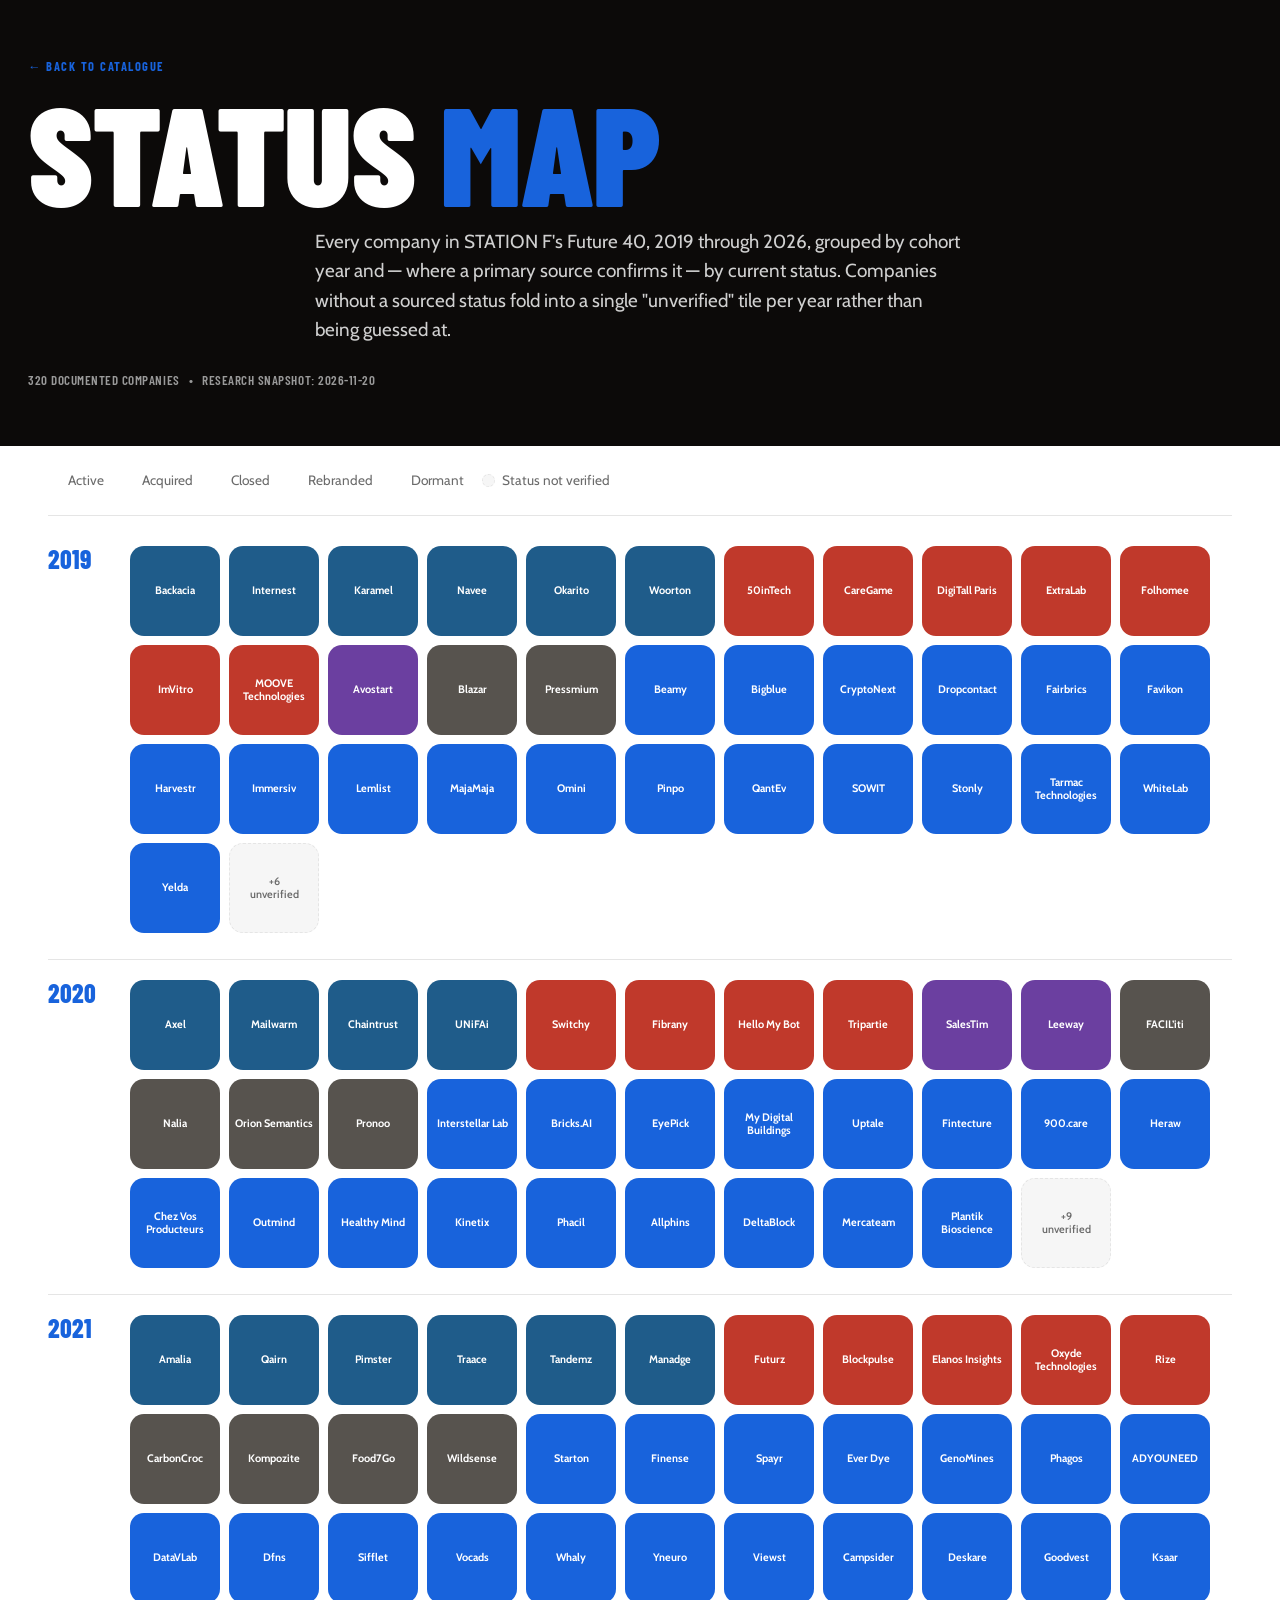
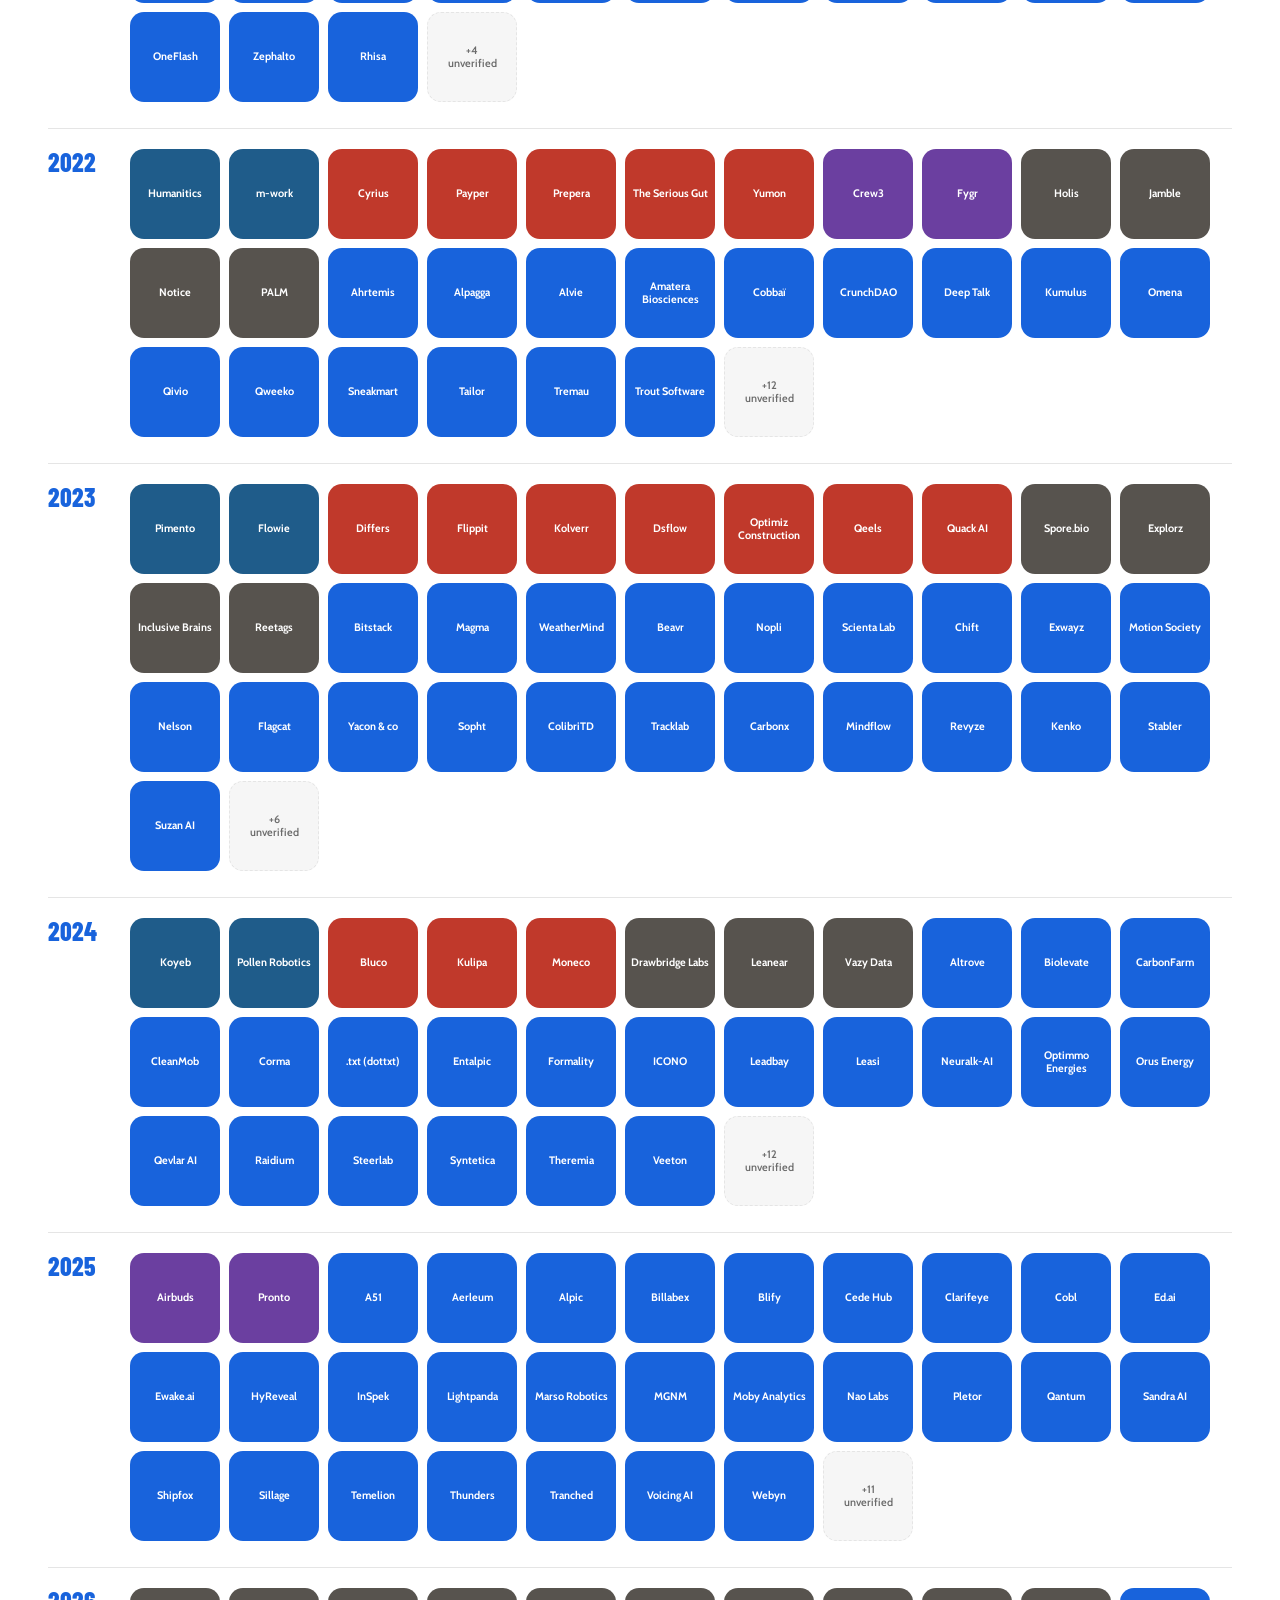
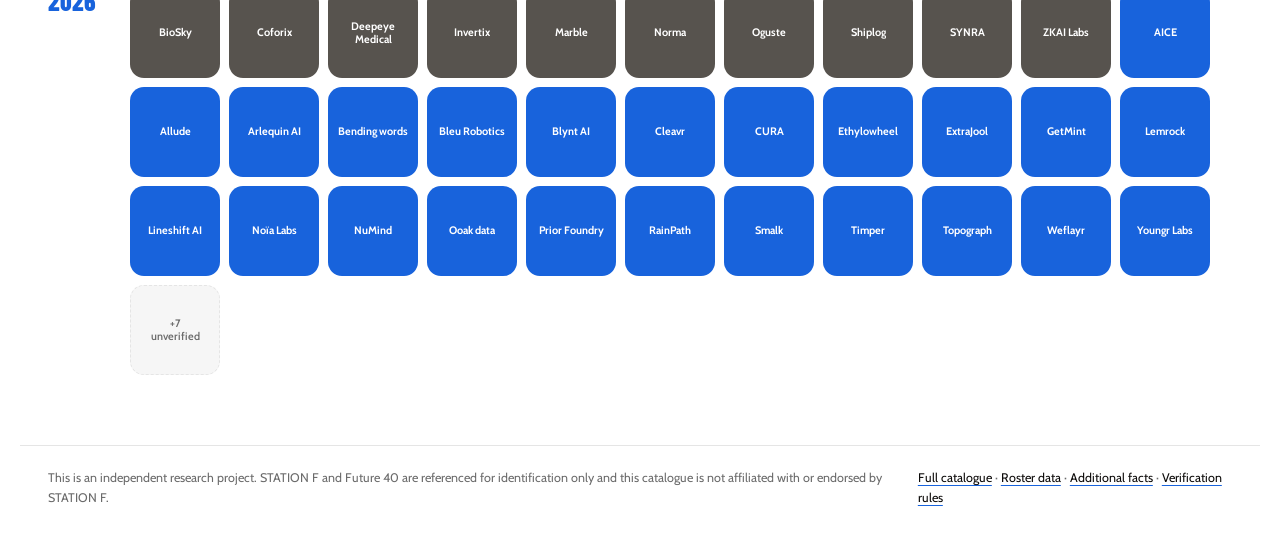
==== site/status-map.html @ c8b4b79b "Add a live status-map page built on real catalogue data New status-map.html renders the periodic-tab" ====
<!doctype html>
<html lang="en">
  <head>
    <meta charset="utf-8" />
    <meta name="viewport" content="width=device-width, initial-scale=1" />
    <meta name="description" content="A status map of all 320 STATION F Future 40 companies, 2019-2026, grouped by cohort year and sourced status." />
    <title>Future 40 — Status map</title>
    <link rel="icon" href="assets/favicon.svg" type="image/svg+xml" />
    <link rel="icon" href="assets/favicon-32.png" sizes="32x32" type="image/png" />
    <link rel="icon" href="assets/favicon-48.png" sizes="48x48" type="image/png" />
    <link rel="apple-touch-icon" href="assets/apple-touch-icon.png" />
    <meta name="theme-color" content="#0c0a09" />
    <link rel="preconnect" href="https://fonts.googleapis.com" />
    <link rel="preconnect" href="https://fonts.gstatic.com" crossorigin />
    <link href="https://fonts.googleapis.com/css2?family=Barlow+Condensed:wght@500;700;800;900&family=Cabin:wght@400;500;600;700&display=swap" rel="stylesheet" />
    <link rel="stylesheet" href="assets/style.css" />
  </head>
  <body>
    <header class="hero">
      <a class="eyebrow" href="index.html">← Back to catalogue</a>
      <h1>Status <span class="n40">map</span></h1>
      <p class="lede">Every company in STATION F's Future 40, 2019 through 2026, grouped by cohort year and — where a primary source confirms it — by current status. Companies without a sourced status fold into a single "unverified" tile per year rather than being guessed at.</p>
      <div class="hero-meta"><span id="company-count">Loading companies…</span><span>•</span><span id="snapshot-date">Research snapshot pending…</span></div>
    </header>

    <main>
      <section class="map-legend" aria-label="Status legend">
        <div class="map-legend-item"><span class="map-legend-dot status-active"></span>Active</div>
        <div class="map-legend-item"><span class="map-legend-dot status-acquired"></span>Acquired</div>
        <div class="map-legend-item"><span class="map-legend-dot status-closed"></span>Closed</div>
        <div class="map-legend-item"><span class="map-legend-dot status-rebranded"></span>Rebranded</div>
        <div class="map-legend-item"><span class="map-legend-dot status-dormant"></span>Dormant</div>
        <div class="map-legend-item"><span class="map-legend-dot status-unverified"></span>Status not verified</div>
      </section>

      <section class="map-rows" id="map-rows" aria-label="Companies by cohort year and status">
        <p class="empty">Loading…</p>
      </section>
    </main>

    <footer>
      <p>This is an independent research project. STATION F and Future 40 are referenced for identification only and this catalogue is not affiliated with or endorsed by STATION F.</p>
      <p><a href="index.html">Full catalogue</a> · <a href="data/companies.json">Roster data</a> · <a href="data/facts.json">Additional facts</a> · <a href="data/README.md">Verification rules</a></p>
    </footer>

    <script type="module" src="assets/status-map.js"></script>
  </body>
</html>
---- site/assets/style.css ----
:root{--paper:#ffffff;--ink:#0c0a09;--muted:#6b6b6b;--line:#e5e5e5;--accent:#1863dc;--bad:#c0392b;--card:#ffffff;--radius:10px;--font-display:"Barlow Condensed",Arial Narrow,sans-serif;--font-body:"Cabin",ui-sans-serif,system-ui,-apple-system,BlinkMacSystemFont,"Segoe UI",sans-serif}
*{box-sizing:border-box}
body{margin:0;background:var(--paper);color:var(--ink);font:16px/1.55 var(--font-body)}
.hero,main,footer{max-width:1240px;margin:auto;padding-left:28px;padding-right:28px}
.hero{background:#0c0a09;color:#fff;padding-top:54px;padding-bottom:58px;max-width:none;margin:0}
.hero > *{max-width:1240px;margin-left:auto;margin-right:auto}
.eyebrow{text-transform:uppercase;letter-spacing:.12em;font:700 .78rem/1 var(--font-display);color:var(--accent);text-decoration:none}
.hero h1{margin:14px 0;font:900 clamp(3.6rem,11vw,9.5rem)/.82 var(--font-display);letter-spacing:-.01em;text-transform:uppercase;color:#fff}
.hero h1 .n40{color:var(--accent)}
.hero h1 em{font-style:normal;font-weight:500;color:#9a9a9a}
.lede{max-width:650px;font-size:1.18rem;color:#d0d0d0}
.hero-meta{display:flex;flex-wrap:wrap;gap:9px;color:#9a9a9a;font:600 .82rem var(--font-display);text-transform:uppercase;letter-spacing:.04em;margin-top:28px}
.hero-link{color:var(--accent);text-decoration:none}
.hero-link:hover{text-decoration:underline}
.method{padding:34px 0;border-bottom:1px solid var(--line);display:grid;grid-template-columns:minmax(180px,1fr) minmax(0,2fr);gap:30px}
.method h2,.results h2,.analytics h2{font:800 1.9rem/1 var(--font-display);text-transform:uppercase;letter-spacing:.01em;margin:0}
.method p{margin:0;color:var(--muted)}
.analytics{padding:34px 0;border-bottom:1px solid var(--line)}
.analytics-note{margin:8px 0 20px;color:var(--muted);font-size:.86rem;max-width:760px}
.analytics-grid{display:grid;grid-template-columns:repeat(4,1fr);gap:12px}
.analytics-grid .cohort{padding:16px 18px;background:#f6f6f6;border-radius:var(--radius);display:flex;flex-direction:column;gap:3px}
.analytics-grid .cohort b{font:800 1.7rem/1 var(--font-display);color:var(--accent)}
.analytics-grid .cohort small{color:var(--muted);font-size:.78rem}
.controls{padding:28px 0;display:grid;grid-template-columns:1.4fr 1fr 1.1fr 1.2fr 1.2fr 1fr 1fr;gap:12px}
.controls label{display:block;font:700 .72rem/1 var(--font-display);letter-spacing:.07em;text-transform:uppercase}
.controls input,.controls select{width:100%;margin-top:5px;padding:10px 11px;border:1px solid var(--line);border-radius:6px;background:var(--card);color:var(--ink);font:400 .95rem var(--font-body);letter-spacing:normal;text-transform:none}
.controls input:focus,.controls select:focus{outline:2px solid var(--accent);outline-offset:-1px}
.results{padding:38px 0 70px}
.results-heading{display:flex;justify-content:space-between;align-items:baseline;margin-bottom:20px}
.results-heading p{color:var(--muted);margin:0;font:600 .85rem var(--font-display);text-transform:uppercase;letter-spacing:.04em}
.cards{display:grid;grid-template-columns:repeat(3,1fr);gap:14px}
.card{background:var(--card);border:1px solid var(--line);border-radius:var(--radius);padding:20px;display:flex;flex-direction:column;min-height:245px;cursor:pointer;text-align:left}
.card:hover,.card:focus-visible{border-color:var(--accent);outline:none}
.card-top{display:flex;justify-content:space-between;gap:12px}
.year{font:700 .75rem var(--font-display);text-transform:uppercase;letter-spacing:.04em;color:var(--accent)}
.badge{font-size:.68rem;letter-spacing:.03em;border:1px solid var(--line);border-radius:5px;padding:2px 6px;color:var(--muted)}
.card h3{font:800 2rem/1 var(--font-display);text-transform:uppercase;letter-spacing:0;margin:18px 0 9px}
.card p{margin:0 0 10px;color:var(--muted);font-size:.92rem}
.chip{font-size:.72rem;color:var(--muted);border:1px solid var(--line);border-radius:999px;display:inline-block;padding:2px 10px;margin-bottom:8px;width:fit-content}
.chip small{opacity:.75}
.status-pill{font:700 .68rem/1 var(--font-display);letter-spacing:.05em;text-transform:uppercase;display:inline-block;padding:4px 10px;margin:10px 0 0;width:fit-content;border-radius:999px;border:1px solid var(--line);color:var(--muted)}
.status-pill.status-active{color:#fff;background:var(--accent);border-color:var(--accent)}
.status-pill.status-acquired{color:#fff;background:#1f5c8a;border-color:#1f5c8a}
.status-pill.status-closed{color:#fff;background:var(--bad);border-color:var(--bad)}
.status-pill.status-rebranded{color:#fff;background:#6b3fa0;border-color:#6b3fa0}
.status-pill.status-dormant{color:#fff;background:#57534e;border-color:#57534e}
.status-pill.status-unverified{color:var(--muted);border-style:dashed}
.modal .status-pill{margin-bottom:14px}
.facts-preview{font-size:.78rem;color:var(--accent);margin-bottom:8px}
.card-cta{margin-top:auto;padding-top:14px;border-top:1px solid var(--line);font:700 .8rem var(--font-display);text-transform:uppercase;letter-spacing:.03em;color:var(--ink)}
.empty{grid-column:1/-1;padding:30px 0;color:var(--muted)}
footer{border-top:1px solid var(--line);padding-top:22px;padding-bottom:35px;display:flex;justify-content:space-between;gap:20px;color:var(--muted);font-size:.78rem}
footer p{margin:0}
footer a{color:var(--ink);text-decoration-color:var(--accent);text-underline-offset:3px}
.modal{position:fixed;inset:0;display:flex;align-items:center;justify-content:center;z-index:50}
.modal[hidden]{display:none}
.modal-backdrop{position:absolute;inset:0;background:rgba(12,10,9,.6)}
.modal-panel{position:relative;background:var(--card);max-width:620px;width:92%;max-height:86vh;overflow:auto;padding:34px;border-radius:16px;border:1px solid var(--line)}
.modal-close{position:absolute;top:14px;right:14px;background:none;border:1px solid var(--line);border-radius:50%;width:32px;height:32px;cursor:pointer;color:var(--ink);font-size:1rem}
.modal-top{margin-bottom:6px}
.modal h2{font:800 2.6rem/1 var(--font-display);text-transform:uppercase;margin:0 0 16px}
.modal-desc{font-size:1rem;margin:0 0 20px}
.modal-desc small{color:var(--muted)}
.modal-sources{border-top:1px solid var(--line);border-bottom:1px solid var(--line);padding:14px 0;margin-bottom:18px;font-size:.88rem;display:flex;flex-direction:column;gap:8px}
.modal-source-row a{color:var(--ink);text-decoration-color:var(--accent);margin-left:6px}
.modal-facts h3{font:800 1.2rem var(--font-display);text-transform:uppercase;margin:0 0 10px}
.fact-row{font-size:.88rem;margin-bottom:8px}
.fact-row a{color:var(--ink);text-decoration-color:var(--accent);margin-left:4px}
.fact-row small{color:var(--muted);margin-left:4px}
.modal-empty{color:var(--muted);font-size:.88rem}
.modal-footnote{color:var(--muted);font-size:.78rem;margin-top:18px}
@media(max-width:760px){
  .hero,main,footer{padding-left:18px;padding-right:18px}
  .hero > *{padding-left:0;padding-right:0}
  .method{grid-template-columns:1fr;gap:10px}
  .analytics-grid{grid-template-columns:repeat(2,1fr)}
  .controls{grid-template-columns:1fr 1fr}
  .controls .search{grid-column:1/-1}
  .cards{grid-template-columns:1fr}
  footer{display:block}
  footer p+p{margin-top:8px}
  .modal-panel{padding:22px}
}

/* Status map */
.map-legend{display:flex;gap:18px;align-items:center;flex-wrap:wrap;padding:24px 0;border-bottom:1px solid var(--line);font-size:.85rem;color:var(--muted)}
.map-legend-item{display:flex;align-items:center;gap:7px}
.map-legend-dot{width:13px;height:13px;border-radius:50%;display:inline-block;flex:none}
.map-legend-dot.status-unverified{background:#f6f6f6;border:1.5px dashed var(--line)}
.map-rows{padding:30px 0 70px;display:flex;flex-direction:column;gap:26px}
.map-row{display:flex;gap:18px;align-items:flex-start;border-top:1px solid var(--line);padding-top:20px}
.map-row:first-child{border-top:0;padding-top:0}
.map-year{width:64px;flex:none;font:800 1.6rem/1 var(--font-display);color:var(--accent)}
.map-cells{display:flex;gap:9px;flex-wrap:wrap;flex:1}
.map-cell{width:90px;height:90px;border-radius:14px;display:flex;align-items:center;justify-content:center;padding:6px;box-sizing:border-box;text-align:center;cursor:pointer;border:none;font:700 .68rem/1.25 var(--font-body);color:#fff}
.map-cell:hover,.map-cell:focus-visible{outline:2px solid var(--ink);outline-offset:2px}
.map-cell span{display:-webkit-box;-webkit-line-clamp:3;-webkit-box-orient:vertical;overflow:hidden}
.map-cell.status-active{background:var(--accent)}
.map-cell.status-acquired{background:#1f5c8a}
.map-cell.status-closed{background:var(--bad)}
.map-cell.status-rebranded{background:#6b3fa0}
.map-cell.status-dormant{background:#57534e}
.map-cell.map-unverified{background:#f6f6f6;border:1.5px dashed var(--line);color:var(--muted);cursor:default;font-weight:600}
@media(max-width:760px){
  .map-row{flex-direction:column;gap:10px}
  .map-year{width:auto}
}
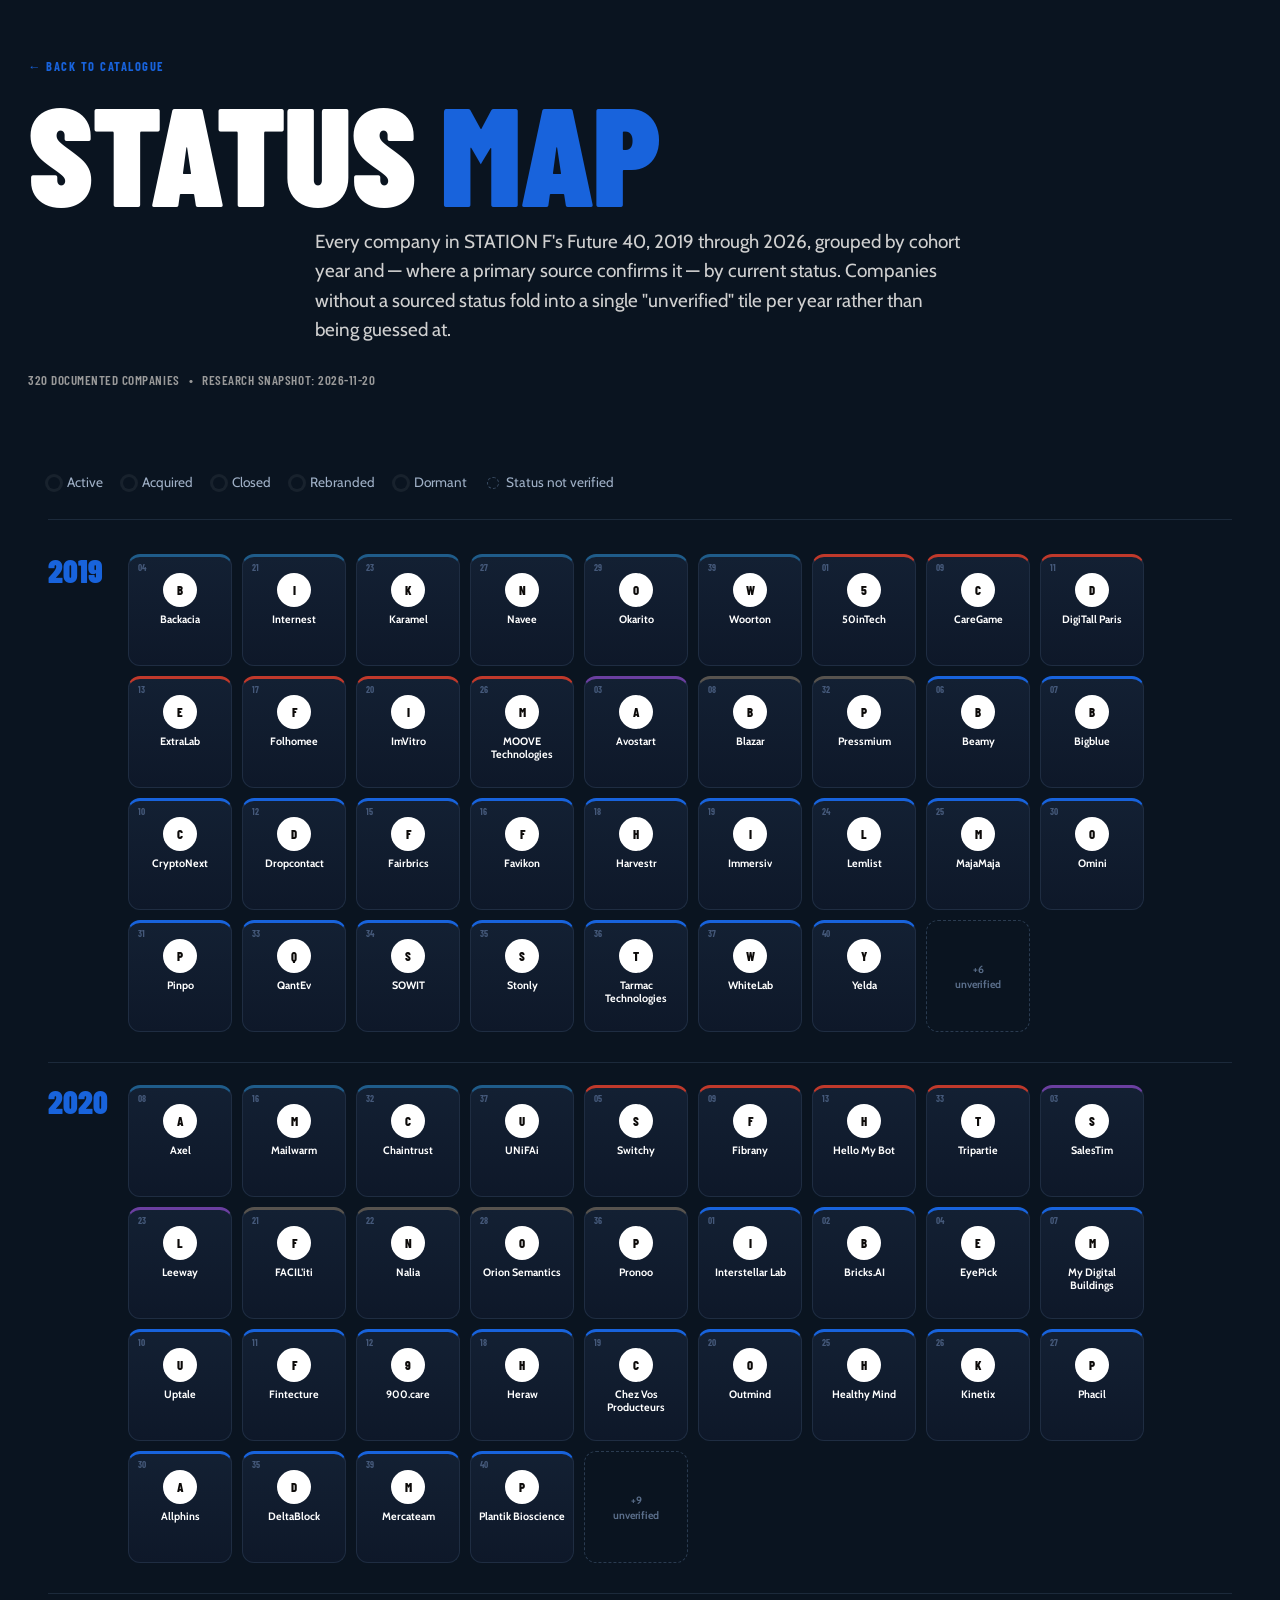
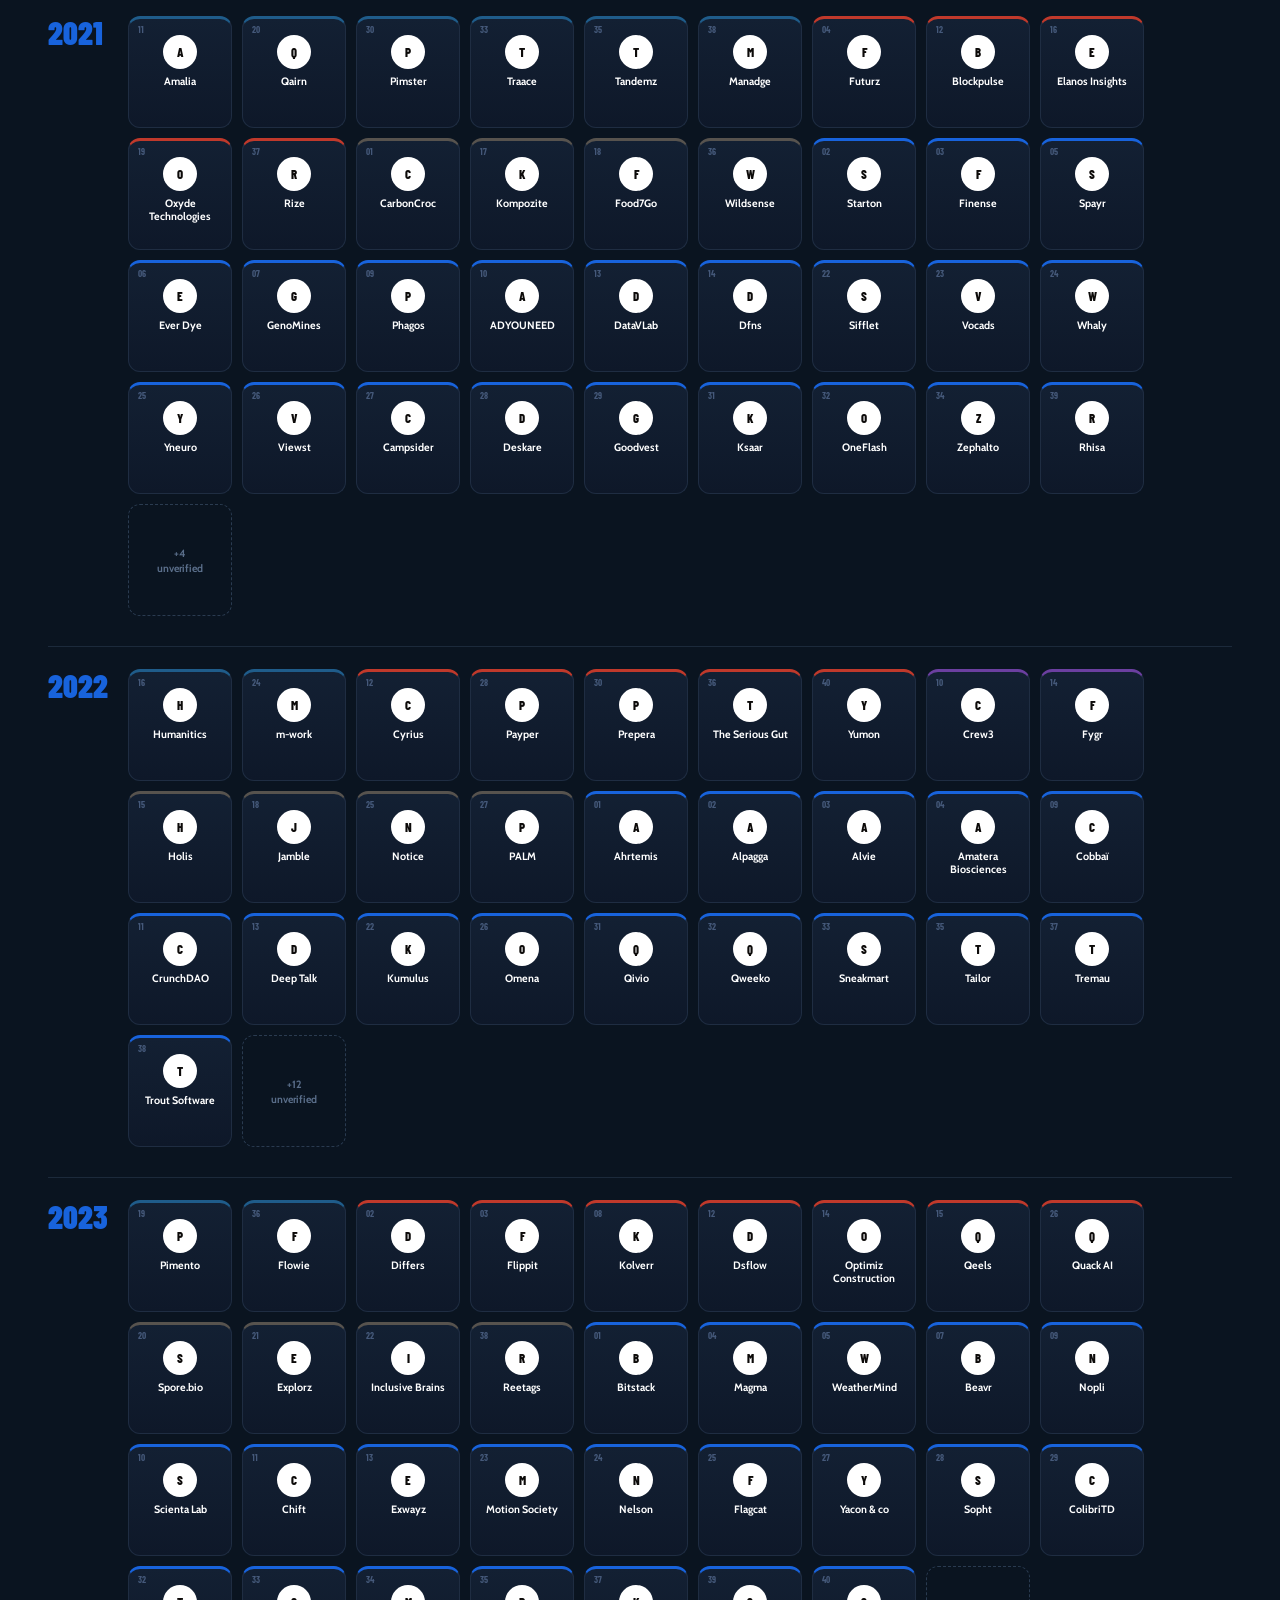
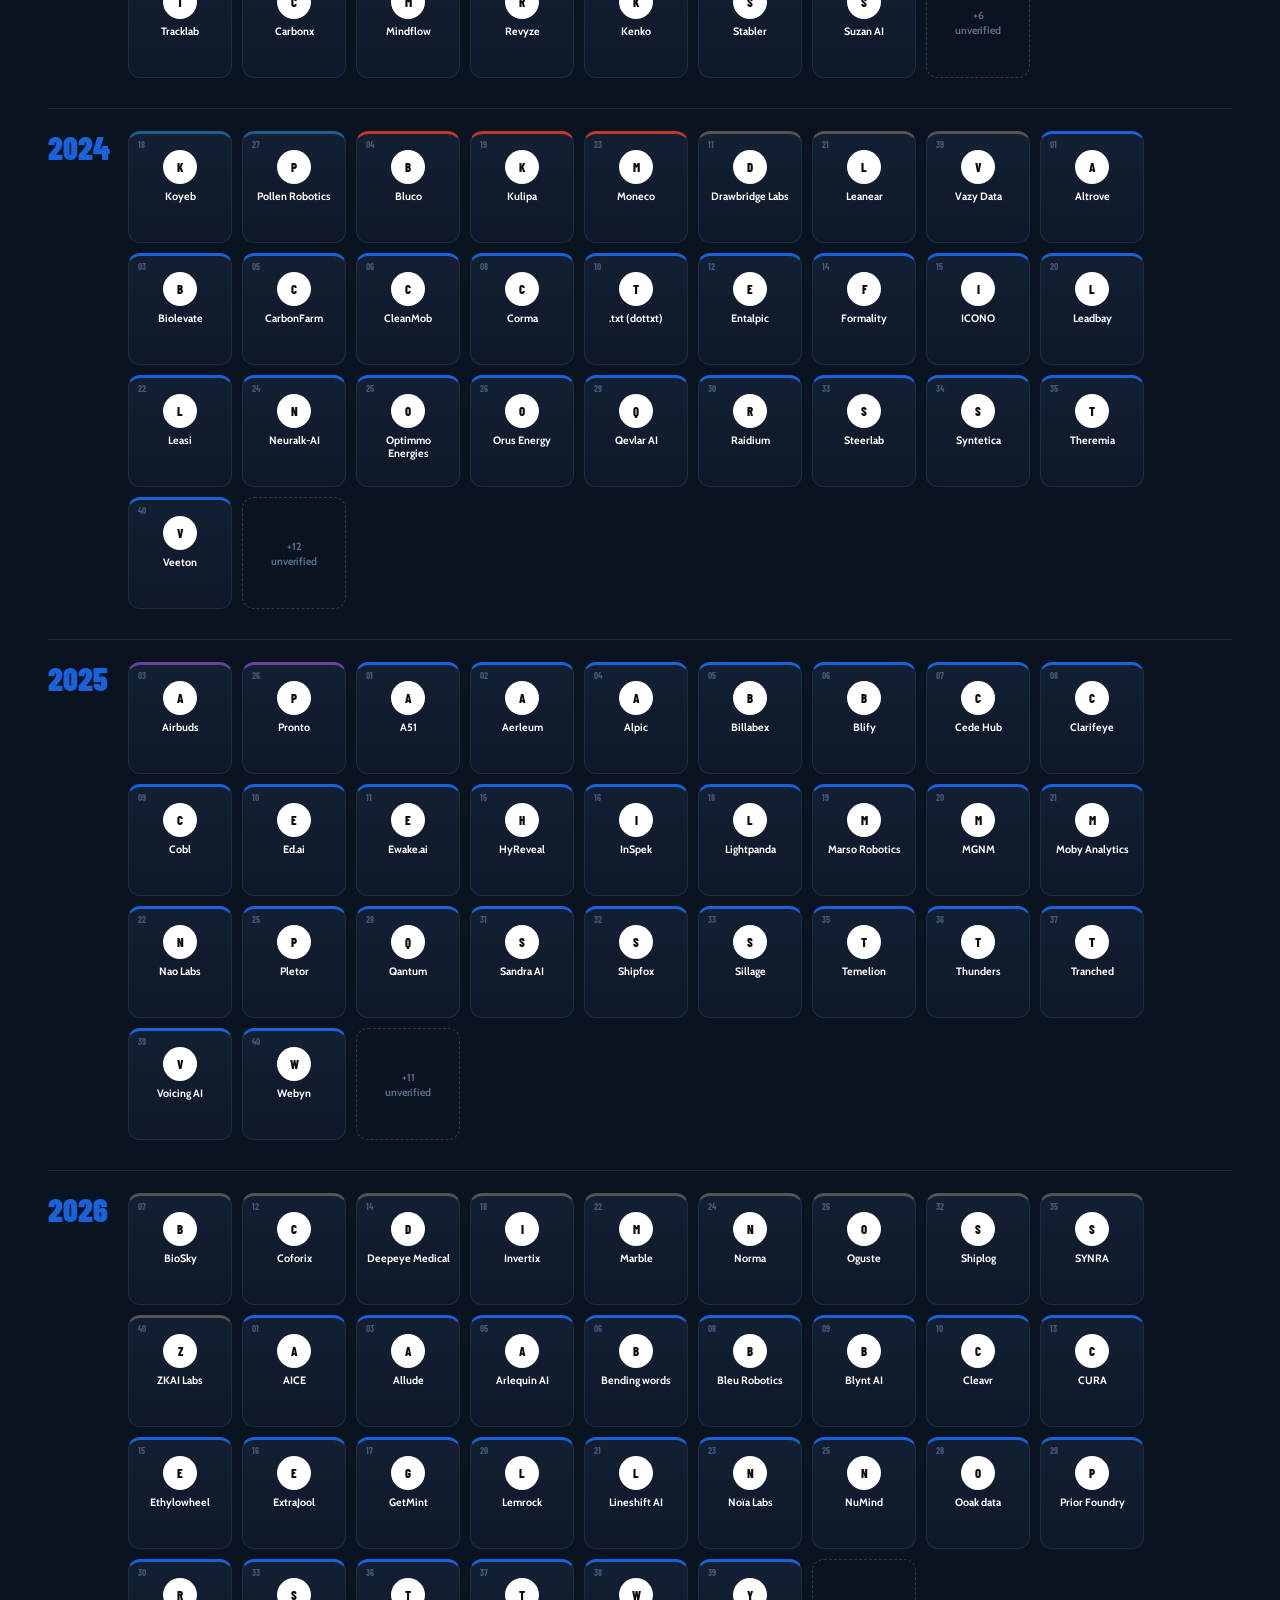
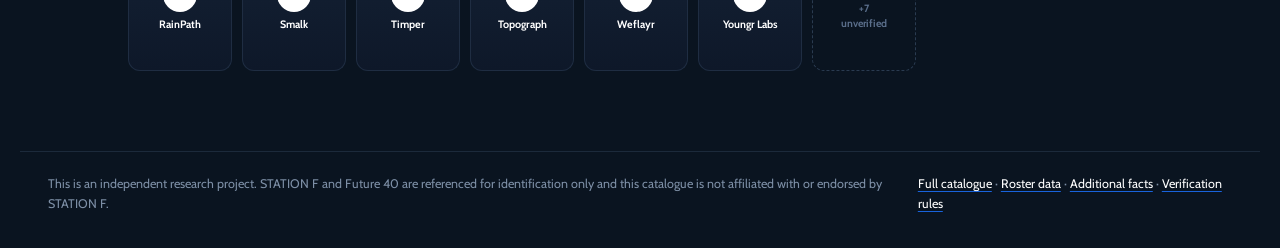
==== commit 7edba394: "Redesign the status map as a dark periodic-table layout with real logos Cells now show the company's" ====
--- a/site/status-map.html
+++ b/site/status-map.html
@@ -15,7 +15,7 @@
     <link href="https://fonts.googleapis.com/css2?family=Barlow+Condensed:wght@500;700;800;900&family=Cabin:wght@400;500;600;700&display=swap" rel="stylesheet" />
     <link rel="stylesheet" href="assets/style.css" />
   </head>
-  <body>
+  <body class="statusmap">
     <header class="hero">
       <a class="eyebrow" href="index.html">← Back to catalogue</a>
       <h1>Status <span class="n40">map</span></h1>
--- a/site/assets/style.css
+++ b/site/assets/style.css
@@ -82,26 +82,42 @@
   .modal-panel{padding:22px}
 }
 
-/* Status map */
-.map-legend{display:flex;gap:18px;align-items:center;flex-wrap:wrap;padding:24px 0;border-bottom:1px solid var(--line);font-size:.85rem;color:var(--muted)}
+/* Status map: a dark, periodic-table-flavored page, distinct from the light catalogue */
+body.statusmap{background:#0a1420;color:#fff}
+body.statusmap .hero{background:#0a1420}
+body.statusmap main{background:#0a1420}
+body.statusmap footer{background:#0a1420;color:#7d8fa6;border-top-color:#1c2a3b}
+body.statusmap footer a{color:#fff}
+
+.map-legend{display:flex;gap:20px;align-items:center;flex-wrap:wrap;padding:26px 0;border-bottom:1px solid #1c2a3b;font-size:.85rem;color:#9fb0c6}
 .map-legend-item{display:flex;align-items:center;gap:7px}
-.map-legend-dot{width:13px;height:13px;border-radius:50%;display:inline-block;flex:none}
-.map-legend-dot.status-unverified{background:#f6f6f6;border:1.5px dashed var(--line)}
-.map-rows{padding:30px 0 70px;display:flex;flex-direction:column;gap:26px}
-.map-row{display:flex;gap:18px;align-items:flex-start;border-top:1px solid var(--line);padding-top:20px}
+.map-legend-dot{width:12px;height:12px;border-radius:50%;display:inline-block;flex:none;box-shadow:0 0 0 3px rgba(255,255,255,.06)}
+.map-legend-dot.status-unverified{background:transparent;border:1.5px dashed #3a4c63;box-shadow:none}
+
+.map-rows{padding:34px 0 80px;display:flex;flex-direction:column;gap:30px}
+.map-row{display:flex;gap:20px;align-items:flex-start;border-top:1px solid #1c2a3b;padding-top:22px}
 .map-row:first-child{border-top:0;padding-top:0}
-.map-year{width:64px;flex:none;font:800 1.6rem/1 var(--font-display);color:var(--accent)}
-.map-cells{display:flex;gap:9px;flex-wrap:wrap;flex:1}
-.map-cell{width:90px;height:90px;border-radius:14px;display:flex;align-items:center;justify-content:center;padding:6px;box-sizing:border-box;text-align:center;cursor:pointer;border:none;font:700 .68rem/1.25 var(--font-body);color:#fff}
-.map-cell:hover,.map-cell:focus-visible{outline:2px solid var(--ink);outline-offset:2px}
-.map-cell span{display:-webkit-box;-webkit-line-clamp:3;-webkit-box-orient:vertical;overflow:hidden}
-.map-cell.status-active{background:var(--accent)}
-.map-cell.status-acquired{background:#1f5c8a}
-.map-cell.status-closed{background:var(--bad)}
-.map-cell.status-rebranded{background:#6b3fa0}
-.map-cell.status-dormant{background:#57534e}
-.map-cell.map-unverified{background:#f6f6f6;border:1.5px dashed var(--line);color:var(--muted);cursor:default;font-weight:600}
+.map-year{width:60px;flex:none;font:900 2rem/1 var(--font-display);color:var(--accent);position:sticky;top:12px}
+.map-cells{display:grid;grid-template-columns:repeat(auto-fill,104px);gap:10px;flex:1}
+
+.map-cell{position:relative;width:104px;min-height:112px;border-radius:12px;background:linear-gradient(180deg,#132033,#0e1829);border:1px solid #1f2d42;border-top:3px solid var(--line);display:flex;flex-direction:column;align-items:center;justify-content:flex-start;gap:7px;padding:12px 8px 9px;box-sizing:border-box;cursor:pointer;font-family:var(--font-body);transition:transform .14s ease,box-shadow .14s ease,border-color .14s ease}
+.map-cell:hover,.map-cell:focus-visible{transform:translateY(-4px);box-shadow:0 10px 24px rgba(0,0,0,.45);outline:none;border-color:#334868}
+.map-cell-index{position:absolute;top:6px;left:9px;font:700 .58rem/1 var(--font-display);color:#45597a;letter-spacing:.03em}
+.map-cell-logo{width:34px;height:34px;border-radius:50%;background:#fff;display:flex;align-items:center;justify-content:center;overflow:hidden;flex:none;margin-top:4px}
+.map-cell-logo img{width:100%;height:100%;object-fit:contain;padding:5px;box-sizing:border-box}
+.map-cell-fallback{display:none;width:100%;height:100%;align-items:center;justify-content:center;font:800 .8rem var(--font-display);color:#0c0a09}
+.map-cell-name{font:700 .67rem/1.2 var(--font-body);color:#fff;text-align:center;display:-webkit-box;-webkit-line-clamp:2;-webkit-box-orient:vertical;overflow:hidden;max-width:100%}
+.map-cell.status-active{border-top-color:var(--accent)}
+.map-cell.status-acquired{border-top-color:#1f5c8a}
+.map-cell.status-closed{border-top-color:var(--bad)}
+.map-cell.status-rebranded{border-top-color:#6b3fa0}
+.map-cell.status-dormant{border-top-color:#57534e}
+
+.map-unverified{width:104px;min-height:112px;border-radius:12px;background:transparent;border:1.5px dashed #2a3b50;color:#5a6e8a;display:flex;align-items:center;justify-content:center;text-align:center;font:700 .66rem/1.35 var(--font-body);cursor:default}
+
 @media(max-width:760px){
-  .map-row{flex-direction:column;gap:10px}
-  .map-year{width:auto}
+  .map-row{flex-direction:column;gap:12px}
+  .map-year{width:auto;position:static}
+  .map-cells{grid-template-columns:repeat(auto-fill,88px)}
+  .map-cell,.map-unverified{width:88px;min-height:98px}
 }
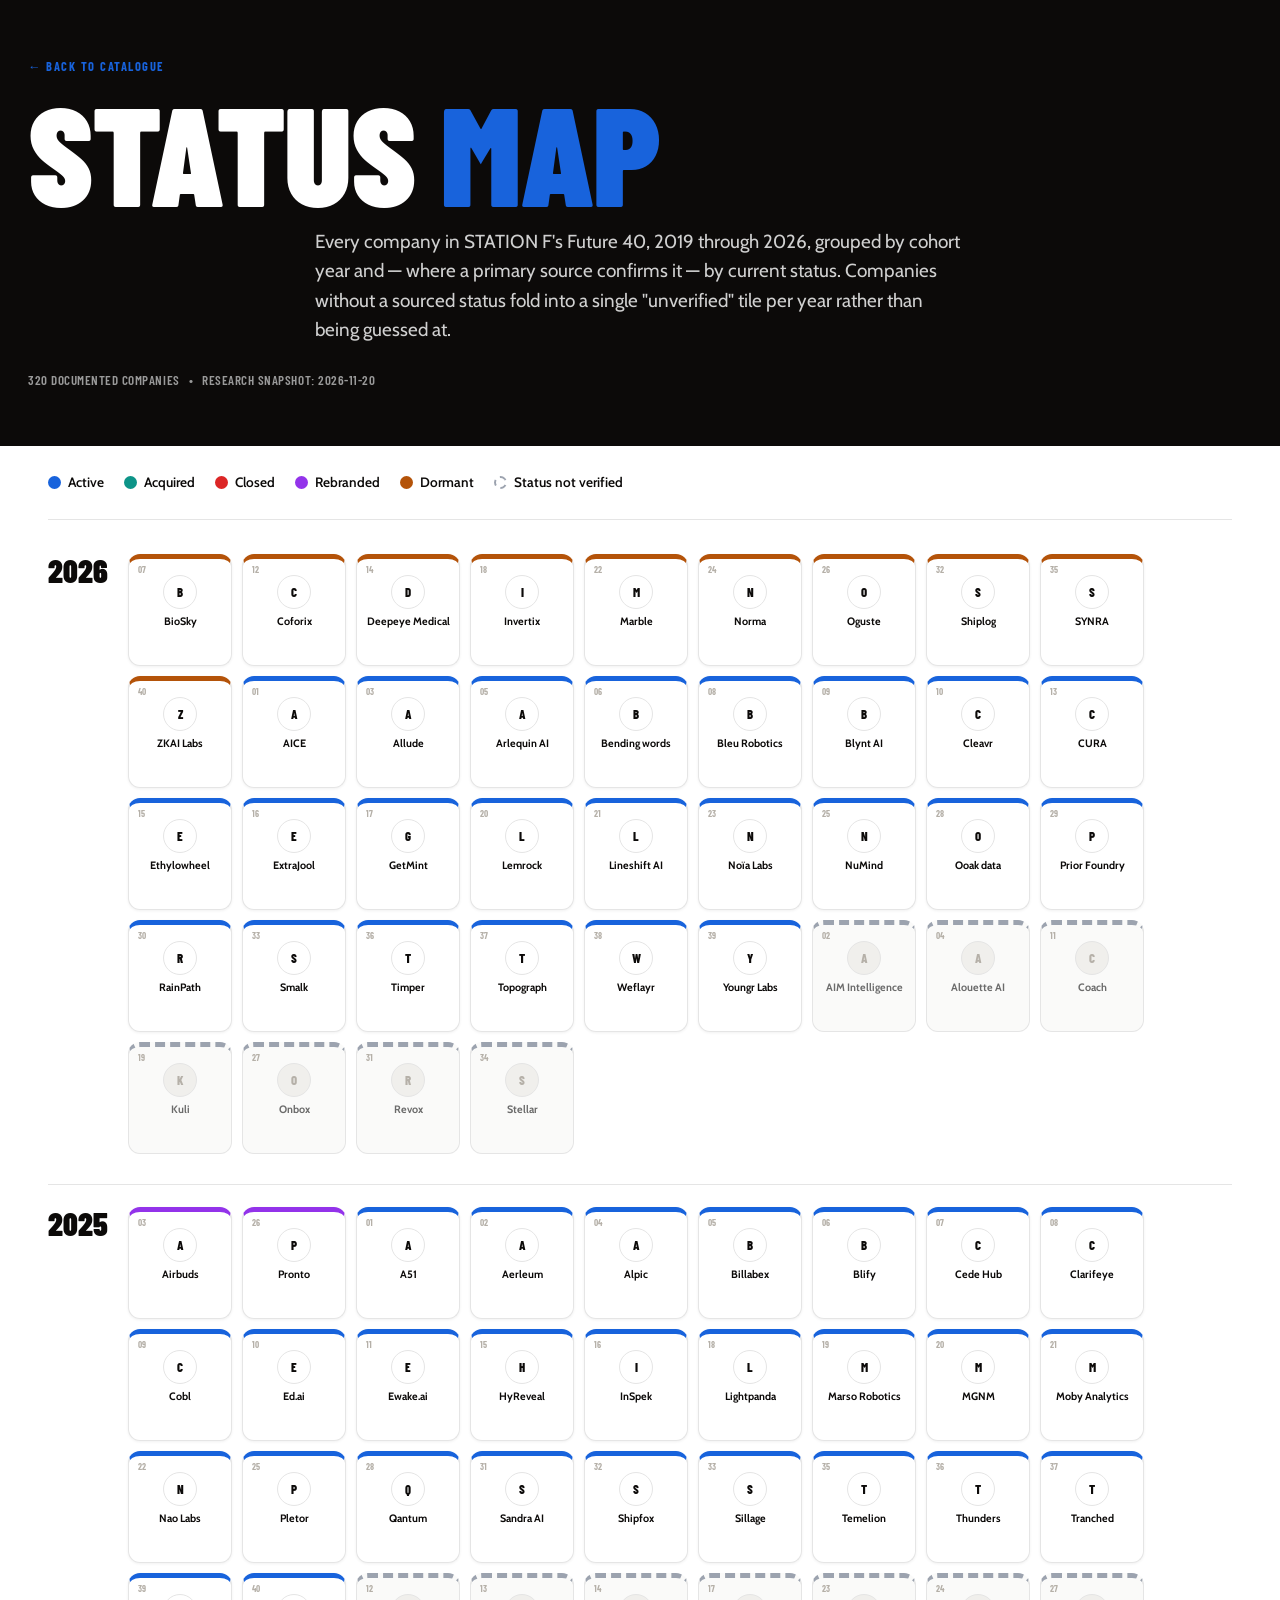
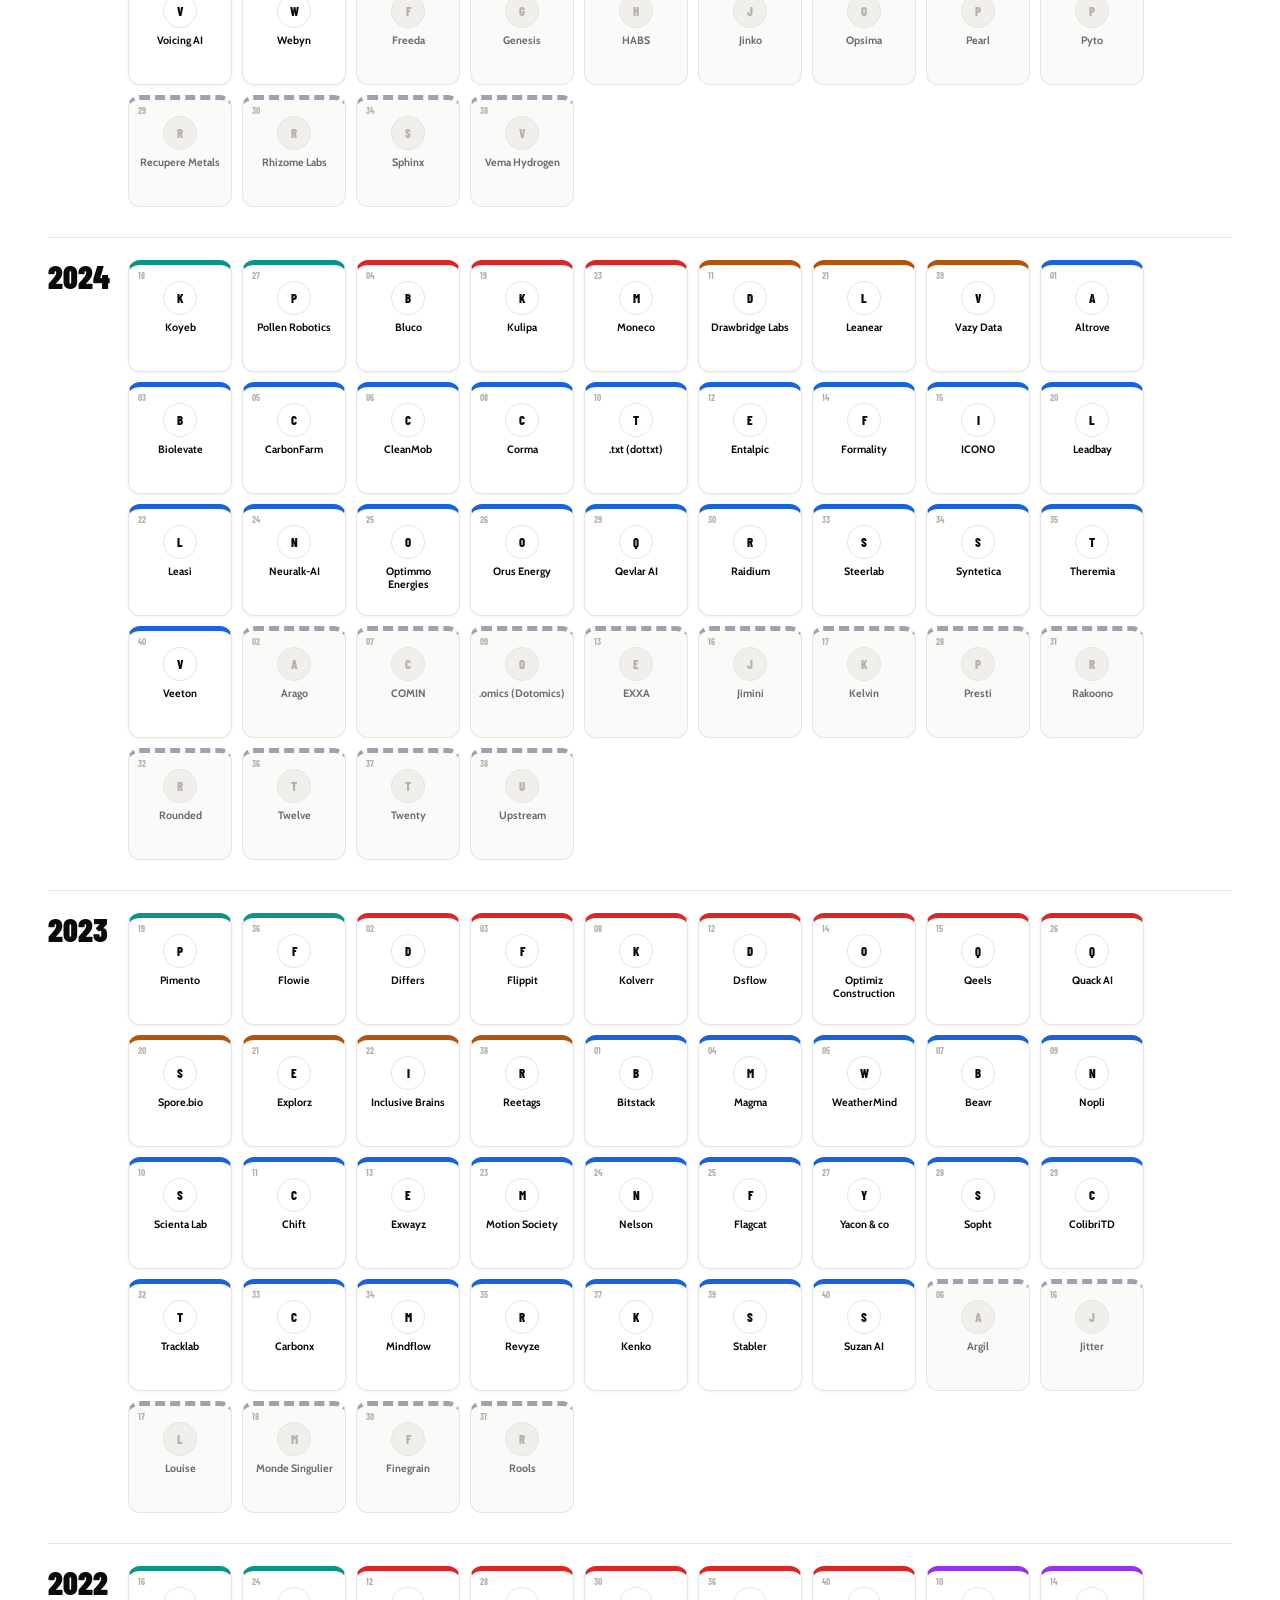
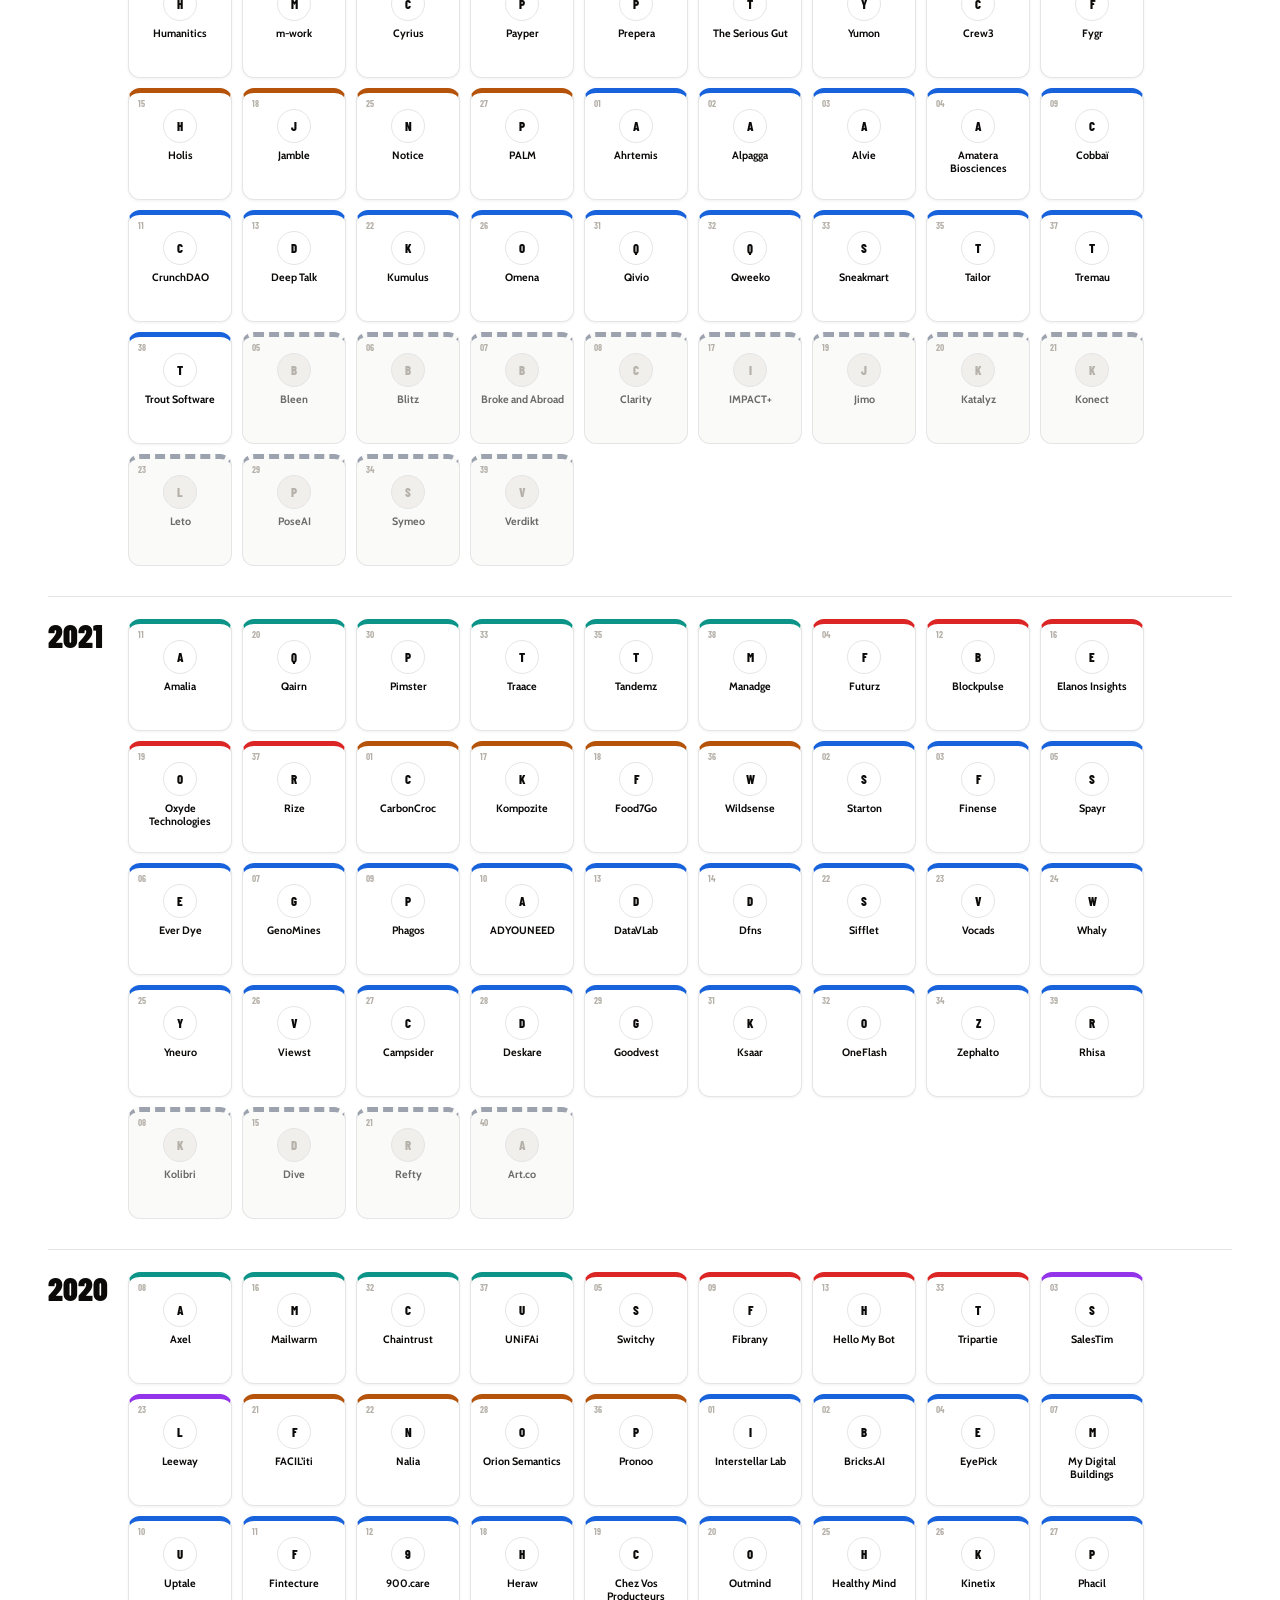
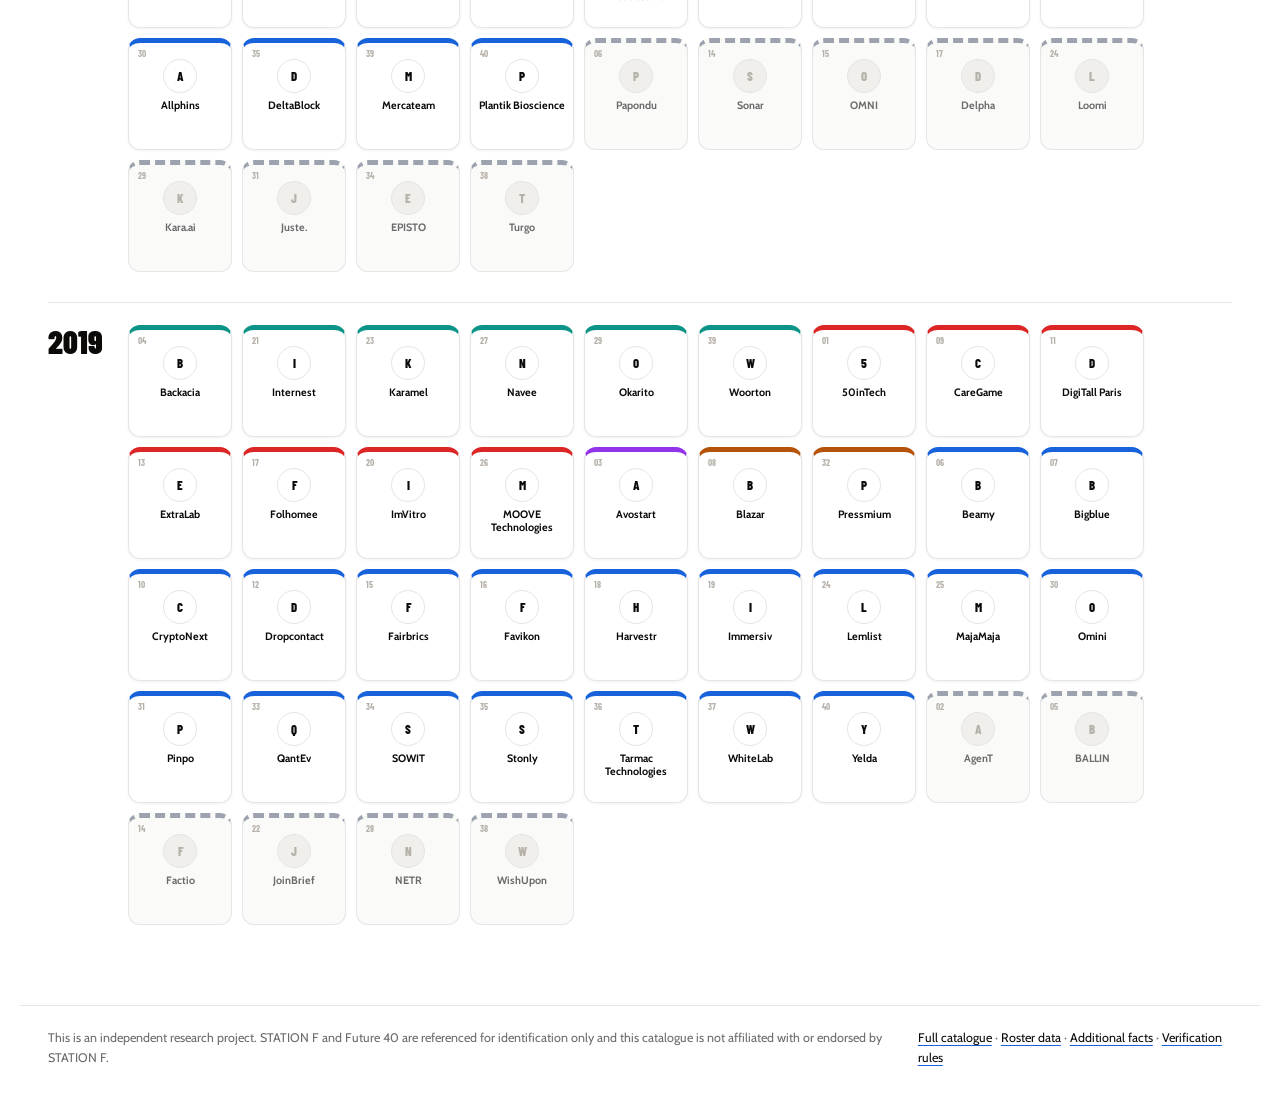
==== commit e0b8dccd: "Add Umami analytics tracking Co-Authored-By: Claude Sonnet 5 <noreply@anthropic.com>" ====
--- a/site/status-map.html
+++ b/site/status-map.html
@@ -44,5 +44,6 @@
     </footer>
 
     <script type="module" src="assets/status-map.js"></script>
+    <script defer src="https://analytics-ixak.vercel.app/script.js" data-website-id="42be39fe-fbc0-4f10-8ba0-6fff6b307695"></script>
   </body>
 </html>
--- a/site/assets/style.css
+++ b/site/assets/style.css
@@ -10,8 +10,8 @@
 .hero h1 em{font-style:normal;font-weight:500;color:#9a9a9a}
 .lede{max-width:650px;font-size:1.18rem;color:#d0d0d0}
 .hero-meta{display:flex;flex-wrap:wrap;gap:9px;color:#9a9a9a;font:600 .82rem var(--font-display);text-transform:uppercase;letter-spacing:.04em;margin-top:28px}
-.hero-link{color:var(--accent);text-decoration:none}
-.hero-link:hover{text-decoration:underline}
+.hero-cta{display:inline-block;margin-top:22px;padding:13px 22px;background:var(--accent);color:#fff;text-decoration:none;font:700 .85rem/1 var(--font-display);text-transform:uppercase;letter-spacing:.04em;border-radius:6px;transition:background .15s ease}
+.hero-cta:hover{background:#0f4bb0}
 .method{padding:34px 0;border-bottom:1px solid var(--line);display:grid;grid-template-columns:minmax(180px,1fr) minmax(0,2fr);gap:30px}
 .method h2,.results h2,.analytics h2{font:800 1.9rem/1 var(--font-display);text-transform:uppercase;letter-spacing:.01em;margin:0}
 .method p{margin:0;color:var(--muted)}
@@ -82,38 +82,42 @@
   .modal-panel{padding:22px}
 }
 
-/* Status map: a dark, periodic-table-flavored page, distinct from the light catalogue */
-body.statusmap{background:#0a1420;color:#fff}
-body.statusmap .hero{background:#0a1420}
-body.statusmap main{background:#0a1420}
-body.statusmap footer{background:#0a1420;color:#7d8fa6;border-top-color:#1c2a3b}
-body.statusmap footer a{color:#fff}
+/* Status map: light theme matching the main catalogue, STATION F style */
+:root{--map-active:#1863dc;--map-acquired:#0d9488;--map-closed:#dc2626;--map-rebranded:#9333ea;--map-dormant:#b45309;--map-unverified:#9ca3af}
 
-.map-legend{display:flex;gap:20px;align-items:center;flex-wrap:wrap;padding:26px 0;border-bottom:1px solid #1c2a3b;font-size:.85rem;color:#9fb0c6}
+.map-legend{display:flex;gap:20px;align-items:center;flex-wrap:wrap;padding:26px 0;border-bottom:1px solid var(--line);font-size:.85rem;color:var(--ink);font-weight:600}
 .map-legend-item{display:flex;align-items:center;gap:7px}
-.map-legend-dot{width:12px;height:12px;border-radius:50%;display:inline-block;flex:none;box-shadow:0 0 0 3px rgba(255,255,255,.06)}
-.map-legend-dot.status-unverified{background:transparent;border:1.5px dashed #3a4c63;box-shadow:none}
+.map-legend-dot{width:13px;height:13px;border-radius:50%;display:inline-block;flex:none}
+.map-legend-dot.status-active{background:var(--map-active)}
+.map-legend-dot.status-acquired{background:var(--map-acquired)}
+.map-legend-dot.status-closed{background:var(--map-closed)}
+.map-legend-dot.status-rebranded{background:var(--map-rebranded)}
+.map-legend-dot.status-dormant{background:var(--map-dormant)}
+.map-legend-dot.status-unverified{background:#fff;border:2px dashed var(--map-unverified)}
 
 .map-rows{padding:34px 0 80px;display:flex;flex-direction:column;gap:30px}
-.map-row{display:flex;gap:20px;align-items:flex-start;border-top:1px solid #1c2a3b;padding-top:22px}
+.map-row{display:flex;gap:20px;align-items:flex-start;border-top:1px solid var(--line);padding-top:22px}
 .map-row:first-child{border-top:0;padding-top:0}
-.map-year{width:60px;flex:none;font:900 2rem/1 var(--font-display);color:var(--accent);position:sticky;top:12px}
+.map-year{width:60px;flex:none;font:900 2rem/1 var(--font-display);color:var(--ink)}
 .map-cells{display:grid;grid-template-columns:repeat(auto-fill,104px);gap:10px;flex:1}
 
-.map-cell{position:relative;width:104px;min-height:112px;border-radius:12px;background:linear-gradient(180deg,#132033,#0e1829);border:1px solid #1f2d42;border-top:3px solid var(--line);display:flex;flex-direction:column;align-items:center;justify-content:flex-start;gap:7px;padding:12px 8px 9px;box-sizing:border-box;cursor:pointer;font-family:var(--font-body);transition:transform .14s ease,box-shadow .14s ease,border-color .14s ease}
-.map-cell:hover,.map-cell:focus-visible{transform:translateY(-4px);box-shadow:0 10px 24px rgba(0,0,0,.45);outline:none;border-color:#334868}
-.map-cell-index{position:absolute;top:6px;left:9px;font:700 .58rem/1 var(--font-display);color:#45597a;letter-spacing:.03em}
-.map-cell-logo{width:34px;height:34px;border-radius:50%;background:#fff;display:flex;align-items:center;justify-content:center;overflow:hidden;flex:none;margin-top:4px}
+.map-cell{position:relative;width:104px;min-height:112px;border-radius:12px;background:#fff;border:1px solid var(--line);border-top:5px solid var(--line);display:flex;flex-direction:column;align-items:center;justify-content:flex-start;gap:7px;padding:12px 8px 9px;box-sizing:border-box;cursor:pointer;font-family:var(--font-body);box-shadow:0 1px 3px rgba(12,10,9,.06);transition:transform .14s ease,box-shadow .14s ease,border-color .14s ease}
+.map-cell:hover,.map-cell:focus-visible{transform:translateY(-4px);box-shadow:0 10px 22px rgba(12,10,9,.18);outline:none}
+.map-cell-index{position:absolute;top:6px;left:9px;font:700 .58rem/1 var(--font-display);color:#b5b0a8;letter-spacing:.03em}
+.map-cell-logo{width:34px;height:34px;border-radius:50%;background:#fff;border:1px solid var(--line);display:flex;align-items:center;justify-content:center;overflow:hidden;flex:none;margin-top:4px}
 .map-cell-logo img{width:100%;height:100%;object-fit:contain;padding:5px;box-sizing:border-box}
 .map-cell-fallback{display:none;width:100%;height:100%;align-items:center;justify-content:center;font:800 .8rem var(--font-display);color:#0c0a09}
-.map-cell-name{font:700 .67rem/1.2 var(--font-body);color:#fff;text-align:center;display:-webkit-box;-webkit-line-clamp:2;-webkit-box-orient:vertical;overflow:hidden;max-width:100%}
-.map-cell.status-active{border-top-color:var(--accent)}
-.map-cell.status-acquired{border-top-color:#1f5c8a}
-.map-cell.status-closed{border-top-color:var(--bad)}
-.map-cell.status-rebranded{border-top-color:#6b3fa0}
-.map-cell.status-dormant{border-top-color:#57534e}
-
-.map-unverified{width:104px;min-height:112px;border-radius:12px;background:transparent;border:1.5px dashed #2a3b50;color:#5a6e8a;display:flex;align-items:center;justify-content:center;text-align:center;font:700 .66rem/1.35 var(--font-body);cursor:default}
+.map-cell-name{font:700 .67rem/1.2 var(--font-body);color:var(--ink);text-align:center;display:-webkit-box;-webkit-line-clamp:2;-webkit-box-orient:vertical;overflow:hidden;max-width:100%}
+.map-cell.status-active{border-top-color:var(--map-active)}
+.map-cell.status-acquired{border-top-color:var(--map-acquired)}
+.map-cell.status-closed{border-top-color:var(--map-closed)}
+.map-cell.status-rebranded{border-top-color:var(--map-rebranded)}
+.map-cell.status-dormant{border-top-color:var(--map-dormant)}
+.map-cell.status-unverified{border-top:5px dashed var(--map-unverified);background:#fafaf9;cursor:default;box-shadow:none}
+.map-cell.status-unverified:hover,.map-cell.status-unverified:focus-visible{transform:none;box-shadow:none}
+.map-cell.status-unverified .map-cell-name{color:var(--muted)}
+.map-cell.status-unverified .map-cell-logo{background:#f0efec;border-color:var(--line)}
+.map-cell.status-unverified .map-cell-fallback{color:#b5b0a8}
 
 @media(max-width:760px){
   .map-row{flex-direction:column;gap:12px}
